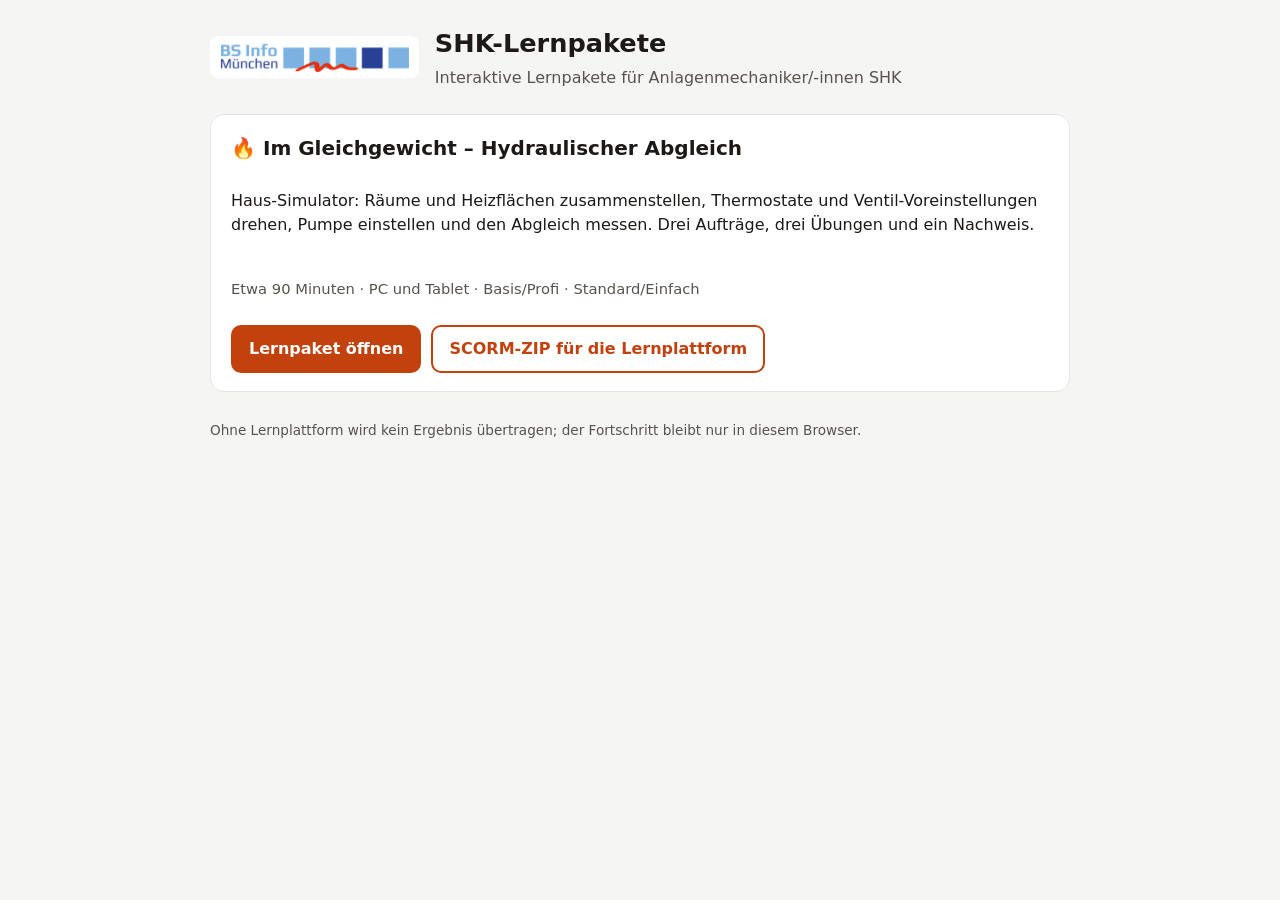
==== docs/index.html @ 7859eda4 "Lernpaket Hydraulischer Abgleich (v0.5) veröffentlicht Co-Authored-By: Claude Opus 5.5 <noreply@anth" ====
<!doctype html>
<html lang="de">
<head>
<meta charset="utf-8">
<meta name="viewport" content="width=device-width, initial-scale=1">
<title>SHK-Lernpakete</title>
<style>
  :root{--bg:#f5f5f4;--card:#fff;--ink:#1c1917;--muted:#57534e;--accent:#c2410c;--line:#e7e5e4}
  @media (prefers-color-scheme: dark){:root{--bg:#1c1917;--card:#292524;--ink:#f5f5f4;--muted:#d6d3d1;--accent:#fb923c;--line:#44403c}}
  body{margin:0;background:var(--bg);color:var(--ink);font:16px/1.5 system-ui,-apple-system,"Segoe UI",sans-serif}
  main{max-width:860px;margin:0 auto;padding:24px 16px 48px}
  header{display:flex;align-items:center;gap:16px;flex-wrap:wrap;margin-bottom:24px}
  header .logo{background:#fff;border-radius:8px;padding:6px 10px;display:inline-flex}
  header img{height:30px;display:block}
  h1{margin:0;font-size:1.6rem}
  p.lead{color:var(--muted);margin:4px 0 0}
  .karte{background:var(--card);border:1px solid var(--line);border-radius:14px;padding:18px 20px;display:grid;gap:10px}
  .karte h2{margin:0;font-size:1.25rem}
  .karte .meta{color:var(--muted);font-size:.92rem}
  .knoepfe{display:flex;gap:10px;flex-wrap:wrap}
  .knoepfe a{display:inline-block;padding:10px 16px;border-radius:10px;text-decoration:none;font-weight:700;border:2px solid var(--accent);color:var(--accent)}
  .knoepfe a.primaer{background:var(--accent);color:#fff}
  footer{margin-top:28px;color:var(--muted);font-size:.85rem}
</style>
</head>
<body>
<main>
  <header>
    <span class="logo"><img src="logo-bsinfo.png" alt="BS Info München"></span>
    <div><h1>SHK-Lernpakete</h1><p class="lead">Interaktive Lernpakete für Anlagenmechaniker/-innen SHK</p></div>
  </header>
  <section class="karte">
    <h2>🔥 Im Gleichgewicht – Hydraulischer Abgleich</h2>
    <p>Haus-Simulator: Räume und Heizflächen zusammenstellen, Thermostate und Ventil-Voreinstellungen drehen, Pumpe einstellen und den Abgleich messen. Drei Aufträge, drei Übungen und ein Nachweis.</p>
    <p class="meta">Etwa 90 Minuten · PC und Tablet · Basis/Profi · Standard/Einfach</p>
    <div class="knoepfe">
      <a class="primaer" href="hydraulischer-abgleich/">Lernpaket öffnen</a>
      <a href="hydraulischer-abgleich_scorm12.zip" download>SCORM-ZIP für die Lernplattform</a>
    </div>
  </section>
  <footer>Ohne Lernplattform wird kein Ergebnis übertragen; der Fortschritt bleibt nur in diesem Browser.</footer>
</main>
</body>
</html>
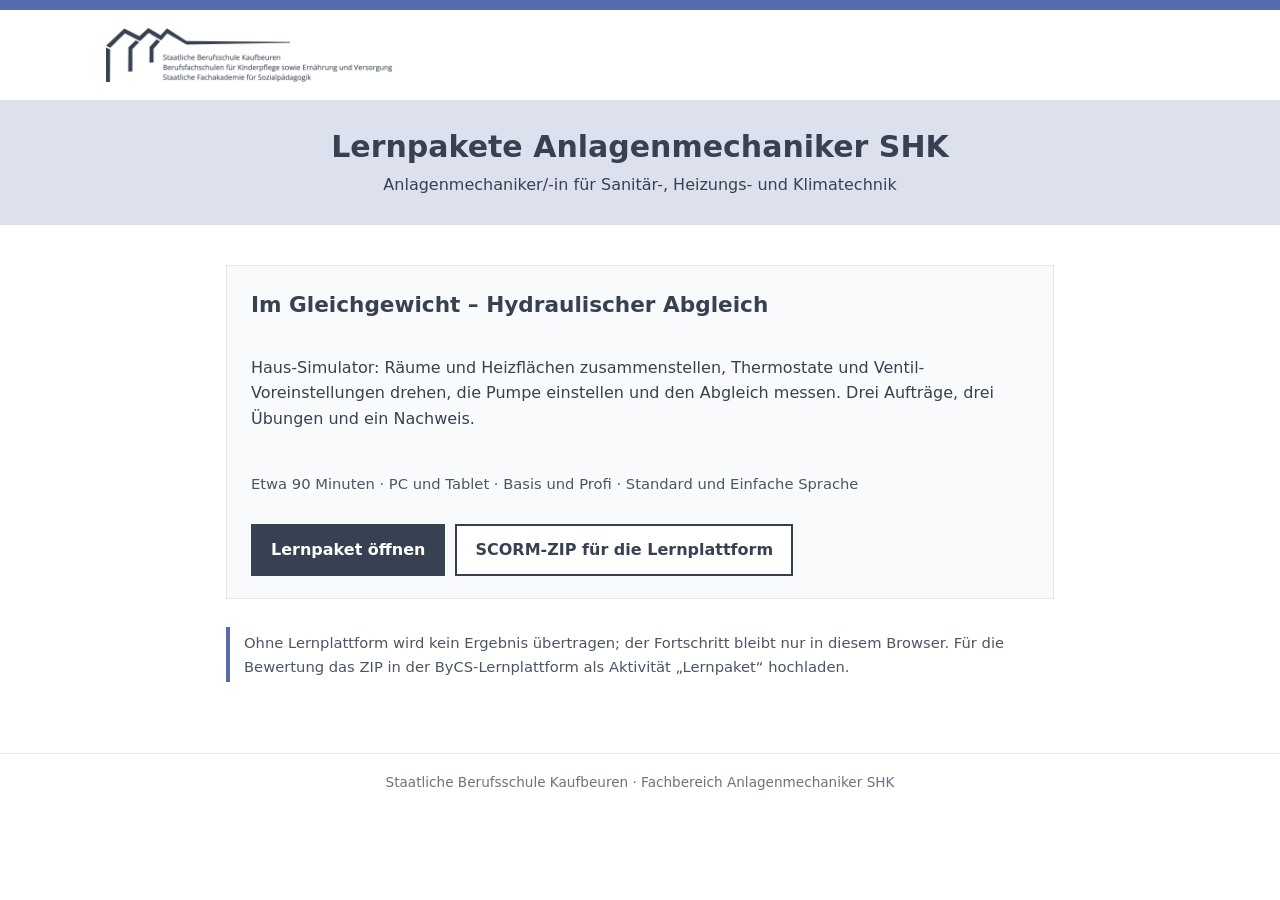
==== commit fec0d3b4: "Design und Logo der Staatlichen Berufsschule Kaufbeuren (Paket v0.7, Übersichtsseite) Co-Authored-By" ====
--- a/docs/index.html
+++ b/docs/index.html
@@ -3,42 +3,49 @@
 <head>
 <meta charset="utf-8">
 <meta name="viewport" content="width=device-width, initial-scale=1">
-<title>SHK-Lernpakete</title>
+<title>Lernpakete Anlagenmechaniker SHK · Staatliche Berufsschule Kaufbeuren</title>
 <style>
-  :root{--bg:#f5f5f4;--card:#fff;--ink:#1c1917;--muted:#57534e;--accent:#c2410c;--line:#e7e5e4}
-  @media (prefers-color-scheme: dark){:root{--bg:#1c1917;--card:#292524;--ink:#f5f5f4;--muted:#d6d3d1;--accent:#fb923c;--line:#44403c}}
-  body{margin:0;background:var(--bg);color:var(--ink);font:16px/1.5 system-ui,-apple-system,"Segoe UI",sans-serif}
-  main{max-width:860px;margin:0 auto;padding:24px 16px 48px}
-  header{display:flex;align-items:center;gap:16px;flex-wrap:wrap;margin-bottom:24px}
-  header .logo{background:#fff;border-radius:8px;padding:6px 10px;display:inline-flex}
-  header img{height:30px;display:block}
-  h1{margin:0;font-size:1.6rem}
-  p.lead{color:var(--muted);margin:4px 0 0}
-  .karte{background:var(--card);border:1px solid var(--line);border-radius:14px;padding:18px 20px;display:grid;gap:10px}
-  .karte h2{margin:0;font-size:1.25rem}
-  .karte .meta{color:var(--muted);font-size:.92rem}
-  .knoepfe{display:flex;gap:10px;flex-wrap:wrap}
-  .knoepfe a{display:inline-block;padding:10px 16px;border-radius:10px;text-decoration:none;font-weight:700;border:2px solid var(--accent);color:var(--accent)}
-  .knoepfe a.primaer{background:var(--accent);color:#fff}
-  footer{margin-top:28px;color:var(--muted);font-size:.85rem}
+  :root{--blau:#586bac;--blau-hell:rgba(88,107,172,.2);--grau:#374151;--linie:#e5e7eb;--hell:#f9fafb}
+  *{box-sizing:border-box}
+  body{margin:0;background:#fff;color:var(--grau);font:16px/1.6 "Open Sans",ui-sans-serif,system-ui,-apple-system,"Segoe UI",sans-serif}
+  .kopf{border-top:10px solid var(--blau);background:#fff}
+  .kopf .innen{max-width:1100px;margin:0 auto;padding:18px 16px;display:flex;align-items:center}
+  .kopf img{height:54px;width:auto;display:block}
+  .band{background:var(--blau-hell);padding:28px 16px;text-align:center}
+  .band h1{margin:0;font-size:30px;line-height:1.25;font-weight:700}
+  .band p{margin:6px 0 0;font-size:1rem}
+  main{max-width:860px;margin:0 auto;padding:40px 16px 56px}
+  h2{font-size:1.35rem;margin:0 0 6px}
+  .paket{border:1px solid var(--linie);background:var(--hell);padding:22px 24px;display:grid;gap:10px}
+  .paket .meta{font-size:.92rem;color:#4b5563}
+  .knoepfe{display:flex;flex-wrap:wrap;gap:10px;margin-top:4px}
+  .knoepfe a{display:inline-block;padding:11px 18px;text-decoration:none;font-weight:700;border:2px solid var(--grau);color:var(--grau);background:#fff}
+  .knoepfe a.primaer{background:var(--grau);color:#fff}
+  .knoepfe a:hover{background:var(--blau);border-color:var(--blau);color:#fff}
+  .knoepfe a:focus-visible{outline:3px solid var(--blau);outline-offset:2px}
+  .hinweis{margin-top:28px;font-size:.92rem;color:#4b5563;border-left:4px solid var(--blau);padding:4px 0 4px 14px}
+  footer{border-top:1px solid var(--linie);padding:18px 16px;text-align:center;font-size:.85rem;color:#6b7280}
+  @media (max-width:560px){.kopf img{height:40px}.band h1{font-size:24px}.paket{padding:18px 16px}}
 </style>
 </head>
 <body>
+<header class="kopf"><div class="innen"><img src="logo-kaufbeuren.png" alt="Staatliche Berufsschule Kaufbeuren" width="404" height="76"></div></header>
+<div class="band">
+  <h1>Lernpakete Anlagenmechaniker SHK</h1>
+  <p>Anlagenmechaniker/-in für Sanitär-, Heizungs- und Klimatechnik</p>
+</div>
 <main>
-  <header>
-    <span class="logo"><img src="logo-bsinfo.png" alt="BS Info München"></span>
-    <div><h1>SHK-Lernpakete</h1><p class="lead">Interaktive Lernpakete für Anlagenmechaniker/-innen SHK</p></div>
-  </header>
-  <section class="karte">
-    <h2>🔥 Im Gleichgewicht – Hydraulischer Abgleich</h2>
-    <p>Haus-Simulator: Räume und Heizflächen zusammenstellen, Thermostate und Ventil-Voreinstellungen drehen, Pumpe einstellen und den Abgleich messen. Drei Aufträge, drei Übungen und ein Nachweis.</p>
-    <p class="meta">Etwa 90 Minuten · PC und Tablet · Basis/Profi · Standard/Einfach</p>
+  <section class="paket">
+    <h2>Im Gleichgewicht – Hydraulischer Abgleich</h2>
+    <p>Haus-Simulator: Räume und Heizflächen zusammenstellen, Thermostate und Ventil-Voreinstellungen drehen, die Pumpe einstellen und den Abgleich messen. Drei Aufträge, drei Übungen und ein Nachweis.</p>
+    <p class="meta">Etwa 90 Minuten · PC und Tablet · Basis und Profi · Standard und Einfache Sprache</p>
     <div class="knoepfe">
       <a class="primaer" href="hydraulischer-abgleich/">Lernpaket öffnen</a>
       <a href="hydraulischer-abgleich_scorm12.zip" download>SCORM-ZIP für die Lernplattform</a>
     </div>
   </section>
-  <footer>Ohne Lernplattform wird kein Ergebnis übertragen; der Fortschritt bleibt nur in diesem Browser.</footer>
+  <p class="hinweis">Ohne Lernplattform wird kein Ergebnis übertragen; der Fortschritt bleibt nur in diesem Browser. Für die Bewertung das ZIP in der ByCS-Lernplattform als Aktivität „Lernpaket“ hochladen.</p>
 </main>
+<footer>Staatliche Berufsschule Kaufbeuren · Fachbereich Anlagenmechaniker SHK</footer>
 </body>
 </html>
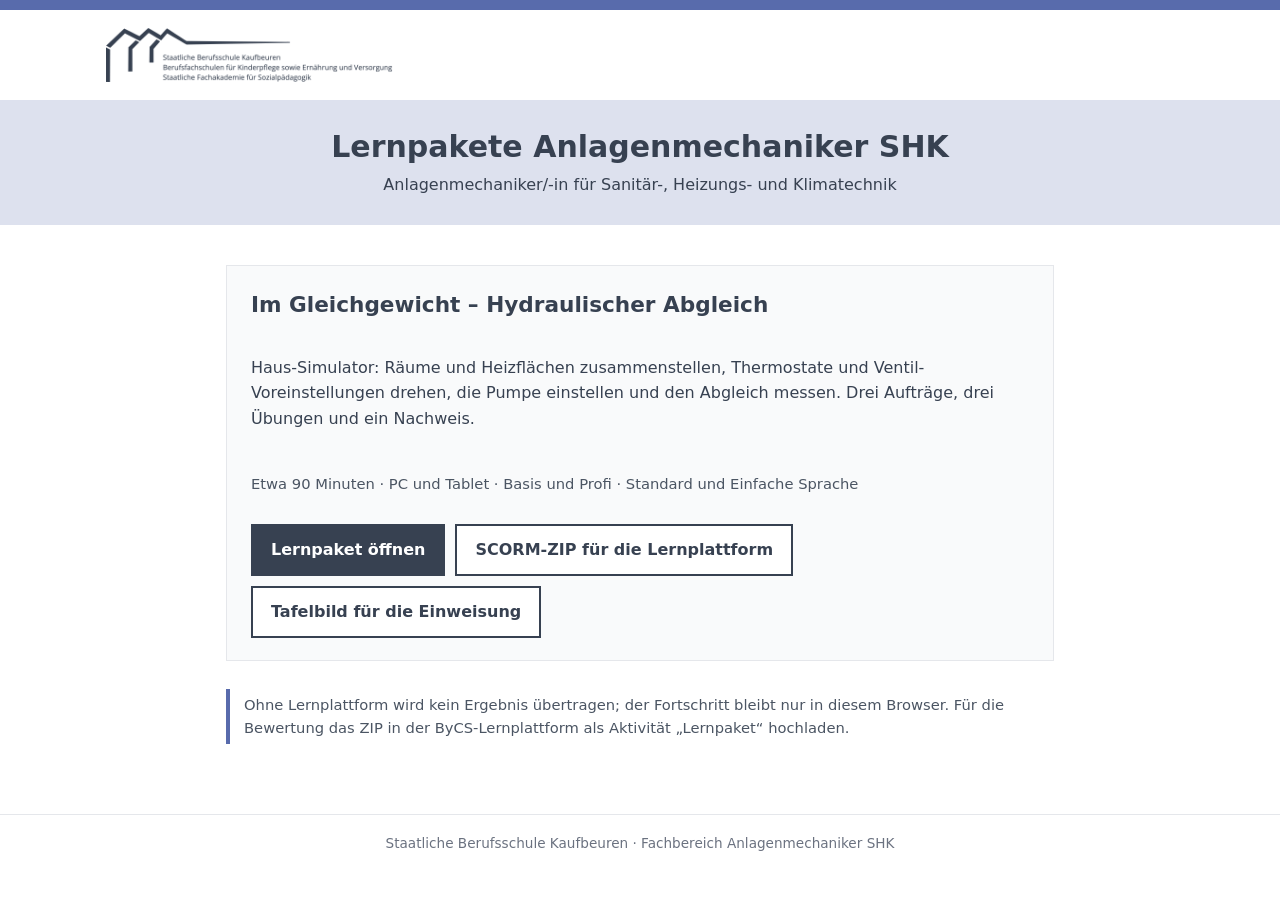
==== commit c945e91b: "Hydraulischer Abgleich v0.8: Tafelbild für die Einweisung Co-Authored-By: Claude Opus 5.5 <noreply@a" ====
--- a/docs/index.html
+++ b/docs/index.html
@@ -42,6 +42,7 @@
     <div class="knoepfe">
       <a class="primaer" href="hydraulischer-abgleich/">Lernpaket öffnen</a>
       <a href="hydraulischer-abgleich_scorm12.zip" download>SCORM-ZIP für die Lernplattform</a>
+      <a href="hydraulischer-abgleich/#tafel">Tafelbild für die Einweisung</a>
     </div>
   </section>
   <p class="hinweis">Ohne Lernplattform wird kein Ergebnis übertragen; der Fortschritt bleibt nur in diesem Browser. Für die Bewertung das ZIP in der ByCS-Lernplattform als Aktivität „Lernpaket“ hochladen.</p>
